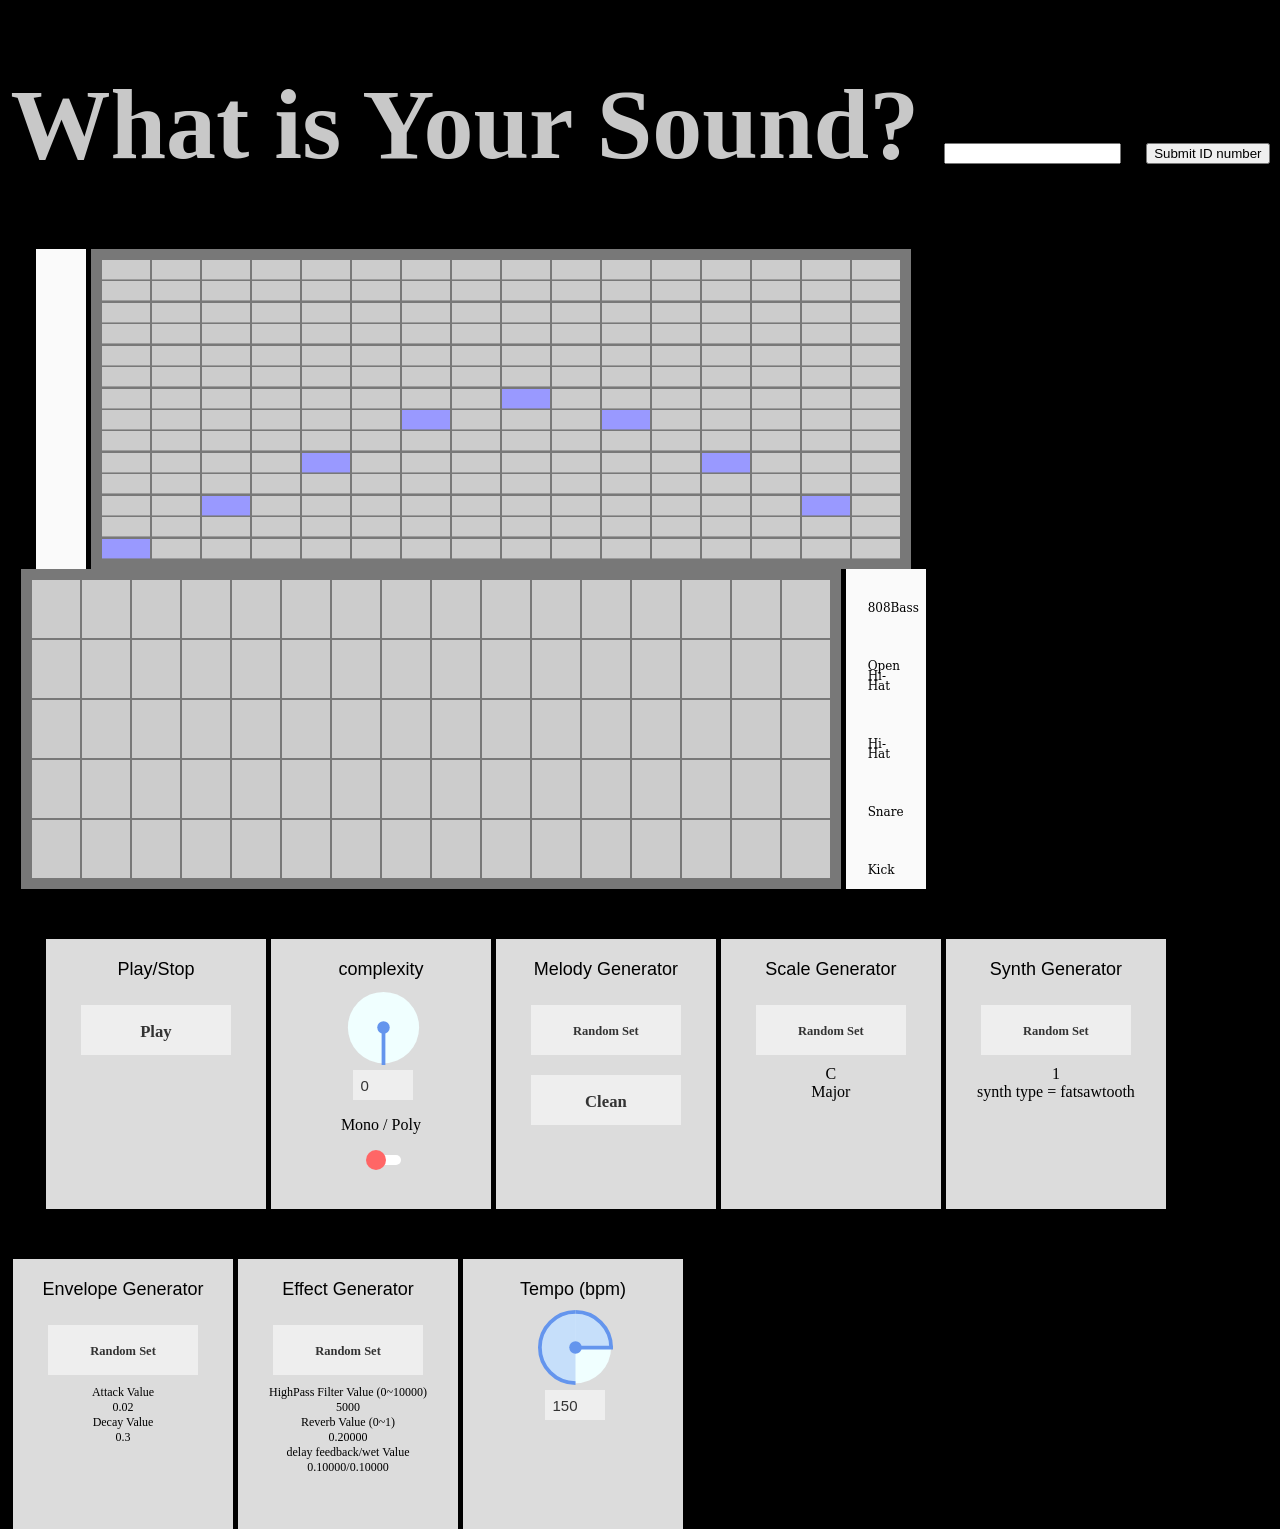
==== ctp431/final/final.html @ d0a4227a "as" ====
<!doctype html>
<html>

<head>
	<meta charset="utf-8" />
	<title> AutoMusicGenerator  </title>
	<script type="text/javascript" src="Tone.js"></script>
	<script type="text/javascript" src="Tone.min.js"></script>
	<script type="text/javascript" src="./NexusUI.js"></script>
	<script type="text/javascript" src="./final.js"></script>
	<script src="final_tonejs.js"></script>
	<link  href='final.css' rel='stylesheet'>
</head>


<body style="background-color:RGB(0,0,0);">
	<h1 style="text-align: center; font-size:100px; font-family:Serif; color:RGB(200,200,200);">What is Your Sound?
	<input type="text" name="id">
	<input type="submit" value="Submit ID number">
	</h1>

	<div id="seq_label">
	<p id="note14" class="seq_Label" ></p>
	<p id="note13" class="seq_Label"></p>
	<p id="note12" class="seq_Label" ></p>
	<p id="note11" class="seq_Label"></p>
	<p id="note10" class="seq_Label"></p>
	<p id="note9" class="seq_Label"></p>
	<p id="note8" class="seq_Label"></p>
	<p id="note7" class="seq_Label"></p>
	<p id="note6" class="seq_Label"></p>
	<p id="note5" class="seq_Label"></p>
	<p id="note4" class="seq_Label"></p>
	<p id="note3" class="seq_Label" ></p>
	<p id="note2" class="seq_Label"></p>
	<p id="note1" class="seq_Label"></p>
	</div>

	<div id="sequencer"></div>

	<div id="drumline"></div>

	<div id="seq_label2">
	<p class="seq_Label2" > 808Bass </p>
	<p class="seq_Label2" > Open Hi-Hat </p>
	<p class="seq_Label2" > Hi-Hat </p>
	<p class="seq_Label2" > Snare </p>
	<p class="seq_Label2" > Kick </p>
	</div>
	
	<br>

	<div id="transport1">
		<p class="panel_label" style="text-align: center"> Play/Stop </p>
		<p id="play_button"> </p>
	</div>

	<div id="complexity">
		<div>
			<p class="panel_label" style="text-align:center"> complexity</p>
		</div>
		<div id="complexity_dial"></div>
		<div id="complexity_number" style="text-align: center"></div>
		<p style="text-align:center"> Mono / Poly</p>
		<div id="mono_onoff"></div>
	</div>

	<div id="transport2">
		<p class="panel_label" style="text-align: center"> Melody Generator </p>
		<p id="random_button"> </p>
		<p id="clean"> </p>
	</div>

	<div id="transport2">
		<p class="panel_label" style="text-align: center"> Scale Generator </p>
		<p id="random_button2"> </p>
		<div id="random_root" style="text-align: center"></div>
		<div id="random_major" style="text-align: center"></div>
	</div>

	<div id="transport2">
		<p class="panel_label" style="text-align: center"> Synth Generator </p>
		<p id="random_button3"> </p>
		<div id="synth_num" style="text-align: center"></div>
		<div id="random_synth" style="text-align: center"></div>
	</div>

	<div id="transport2">
		<p class="panel_label" style="text-align: center"> Envelope Generator </p>
		<p id="random_button5"> </p>
		<div id="attack_val" style="font-size:12px; text-align: center"></div>
		<div id="decay_val" style="font-size:12px; text-align: center"></div>
	</div>

	<div id="transport2">
		<p class="panel_label" style="text-align: center"> Effect Generator </p>
		<p id="random_button4"> </p>
		<div id="filter_val" style="font-size:12px; text-align: center"></div>
		<div id="reverb_val" style="font-size:12px; text-align: center"></div>
		<div id="delay_val" style="font-size:12px; text-align: center"></div>
	</div>

	<div id="tempo">
		<div>
			<p class="panel_label" style="text-align:center"> Tempo (bpm)</p>
		</div>
		<div id="tempo_dial"></div>
		<div id="tempo_number" style="text-align: center"></div>
	</div>

</body>

<script>

var sequencer = new Nexus.Sequencer('#sequencer',{
 'size': [800,300],
 'mode': 'toggle',
 'rows': 14,
 'columns': 16
})
sequencer.colorize("fill","#cccccc")
sequencer.colorize("accent","#9999ff")
sequencer.matrix.set.row(6,[0,0,0,0,0,0,0,0,1,0,0,0,0,0,0,0]);
sequencer.matrix.set.row(7,[0,0,0,0,0,0,1,0,0,0,1,0,0,0,0,0]);
sequencer.matrix.set.row(9,[0,0,0,0,1,0,0,0,0,0,0,0,1,0,0,0]);
sequencer.matrix.set.row(11,[0,0,1,0,0,0,0,0,0,0,0,0,0,0,1,0]);
sequencer.matrix.set.row(13,[1,0,0,0,0,0,0,0,0,0,0,0,0,0,0,0]);

var drumline = new Nexus.Sequencer('#drumline',{
 'size': [800,300],
 'mode': 'toggle',
 'rows': 5,
 'columns': 16
})
drumline.colorize("fill","#cccccc")
drumline.colorize("accent","#9999ff")
drumline.matrix.set.row(4,[0,0,0,0,0,0,0,0,0,0,0,0,0,0,0,0]);

// play/stop button
var play_button = new Nexus.TextButton('#play_button',{
  'size': [150,50],
  'state': false,
  'text': 'Play',
  'alternate': false,
  'alternateText': 'Stop'
})

var random_button = new Nexus.TextButton('#random_button',{
  'size': [150,50],
  'state': false,
  'text': 'Random Set',
  'alternate': false,
  'alternateText': 'Random Set'
})

var random_button2 = new Nexus.TextButton('#random_button2',{
  'size': [150,50],
  'state': false,
  'text': 'Random Set',
  'alternate': false,
  'alternateText': 'Random Set'
})

var random_button3 = new Nexus.TextButton('#random_button3',{
  'size': [150,50],
  'state': false,
  'text': 'Random Set',
  'alternate': false,
  'alternateText': 'Random Set'
})

var random_button4 = new Nexus.TextButton('#random_button4',{
  'size': [150,50],
  'state': false,
  'text': 'Random Set',
  'alternate': false,
  'alternateText': 'Random Set'
})

var random_button5 = new Nexus.TextButton('#random_button5',{
  'size': [150,50],
  'state': false,
  'text': 'Random Set',
  'alternate': false,
  'alternateText': 'Random Set'
})


var clean = new Nexus.TextButton('#clean',{
  'size': [150,50],
  'state': false,
  'text': 'Clean'
})


var tempo_dial = new Nexus.Dial('#tempo_dial',{
  'size': [75,75],
  'interaction': 'radial',
  'mode': 'absolute',
  'min': 60,
  'max': 180,
  'step': 1,
  'value': 150
})
tempo_dial.colorize("accent","#6495ED")
tempo_dial.colorize("fill","#F0FFFF")
var tempo_number = new Nexus.Number('#tempo_number',{
  'size': [60,30],
  'min': 60,
  'max': 180,
  'step': 1
})
tempo_number.link(tempo_dial)
sequencer.interval.ms(60000/(4*tempo_number.value))
drumline.interval.ms(60000/(4*tempo_number.value))



var complexity_dial = new Nexus.Dial('#complexity_dial',{
  'size': [75,75],
  'interaction': 'radial',
  'mode': 'absolute',
  'min': 0,
  'max': 100,
  'step': 1,
  'value': 0
})
complexity_dial.colorize("accent","#6495ED")
complexity_dial.colorize("fill","#F0FFFF")
var complexity_number = new Nexus.Number('#complexity_number',{
  'size': [60,30],
  'min': 0,
  'max': 100,
  'step': 1
})
complexity_number.link(complexity_dial)




var mono_onoff = new Nexus.Toggle('#mono_onoff',{
    'size': [100,20],
    'state': false
})
mono_onoff.colorize("accent","#FF6666")
mono_onoff.colorize("fill","#FFFFFF")


///////////////////////////////////////////////////

play_button.on('change',function(v) {
	if (v == 1) {
		sequencer.start();
		drumline.start();

		console.log(sequencer.matrix.pattern)
		console.log(drumline.matrix.pattern)
		if(synth_number!=5){
			document.getElementById("random_synth").innerHTML = "synth type = "+ synth.oscillator.type;
		}
		else{
			document.getElementById("random_synth").innerHTML = "synth type = PolySynth";
		}

	}
	else {
		sequencer.stop();
		drumline.stop();
		if(synth_number!=5){
			document.getElementById("random_synth").innerHTML = "synth type = "+ synth.oscillator.type;
		}
		else{
			document.getElementById("random_synth").innerHTML = "synth type = PolySynth";
		}
	}
})

/////////////////////////////////////////////

var w1 = 0.1;
var w2 = 0;
var w3 = 0;
var w1_mono = 0.8;
var w2_mono = 0.6;
var w3_mono = 0;

complexity_dial.on('change',function(v) {
	w1 = 0.1+v*0.004;
	w1_mono = 0.8+v*0.002;
	w2 = v*0.0035;
	w2_mono = 0.6+v*0.004;
	if(v<50){
		w3=0;
		w3_mono = 0;
	}
	else{
		w3 = (v-50)*0.004;
		w3_mono = (v-50)*0.016
	}
})

///////////////////////////////////////////////////


mono_onoff.on('change',function(v) {
	if(v==0){
		mono_or_poly = 0;
	}
	else{
		mono_or_poly = 1;
		synth_number=5;
		document.getElementById("synth_num").innerHTML = synth_number;
		document.getElementById("random_synth").innerHTML = "synth type = PolySynth";
	}
})

////////////////////////////////////////////////


random_button.on('change',function(v) {
	if(mono_or_poly==0){
		getRandomNode_mono(w1_mono,w2_mono,w3_mono);
		}
	else if(mono_or_poly==1){
		for(var i=0; i<14; i++){
			sequencer.matrix.set.row(i,getRandomNode(w1,w2,w3));
		}
	}

})

////////////////////////////////////////

var generated_root = 'C';
var major_or_minor = 1;

document.getElementById("random_root").innerHTML = generated_root;
if(major_or_minor==1){
	document.getElementById("random_major").innerHTML = "Major";
}
else if(major_or_minor==0){
	document.getElementById("random_major").innerHTML = "Minor";
}

random_button2.on('change',function(v) {
	generated_root = generate_root()
	major_or_minor = generate_major()
	document.getElementById("random_root").innerHTML = generated_root;
	if(major_or_minor==1){
		document.getElementById("random_major").innerHTML = "Major";
	}
	else if(major_or_minor==0){
		document.getElementById("random_major").innerHTML = "Minor";
	}

})


/////////////////////////////////////////


var synth_number=1;
document.getElementById("synth_num").innerHTML = synth_number;
document.getElementById("random_synth").innerHTML = "synth type = "+ synth1.oscillator.type;

random_button3.on('change',function(v) {
	if(mono_or_poly==0){
		synth_number = generateRandom(1,4);
	}
	else if(mono_or_poly==1){
		synth_number = 5
	}

	document.getElementById("synth_num").innerHTML = synth_number;
	if(synth_number==1){
		document.getElementById("random_synth").innerHTML = "synth type = "+ synth1.oscillator.type;
	}
	else if(synth_number==2){
		document.getElementById("random_synth").innerHTML = "synth type = "+ synth2.oscillator.type;
	}
	else if(synth_number==3){
		document.getElementById("random_synth").innerHTML = "synth type = "+ synth3.oscillator.type;
	}
	else if(synth_number==4){
		document.getElementById("random_synth").innerHTML = "synth type = "+ synth4.oscillator.type;
	}
	else if(synth_number==5){
		document.getElementById("random_synth").innerHTML = "synth type = PolySynth";
	}
})

///////////////////////////////////////////////

document.getElementById("filter_val").innerHTML = "HighPass Filter Value (0~10000) <br>"+ filter.frequency.value;
document.getElementById("reverb_val").innerHTML = "Reverb Value (0~1) <br>"+ reverb.roomSize.value.toFixed(5);
document.getElementById("delay_val").innerHTML = "delay feedback/wet Value <br>"+ delay.feedback.value.toFixed(5)+"/"+delay.wet.value.toFixed(5);

random_button4.on('change',function(v) {
	effect_generator();
	document.getElementById("filter_val").innerHTML = "HighPass Filter Value (0~10000) <br>"+ filter.frequency.value;
	document.getElementById("reverb_val").innerHTML = "Reverb Value (0~1) <br>"+ reverb.roomSize.value.toFixed(5);
	document.getElementById("delay_val").innerHTML = "delay feedback/wet Value <br>"+ delay.feedback.value.toFixed(5)+"/"+delay.wet.value.toFixed(5);
})

document.getElementById("attack_val").innerHTML = "Attack Value <br>"+synth1.envelope.attack;
document.getElementById("decay_val").innerHTML = "Decay Value<br>"+synth1.envelope.decay;

random_button5.on('change',function(v) {
	if(synth_number!=5){
		envelope_generator();
		document.getElementById("attack_val").innerHTML = "Attack Value <br>"+synth.envelope.attack;
		document.getElementById("decay_val").innerHTML = "Decay Value<br>"+synth.envelope.decay;
	}
})


////////////////////////////////////////////////////

clean.on('change',function(v) {
	for(var i=0; i<14; i++){
		sequencer.matrix.set.row(i,[0,0,0,0,0,0,0,0,0,0,0,0,0,0,0,0]);
	}
	for(var i=0; i<5; i++){
		drumline.matrix.set.row(i,[0,0,0,0,0,0,0,0,0,0,0,0,0,0,0,0]);
	}
})


////////////////////////////////////////////////////////////

tempo_dial.on('change',function(v) {
	var interval = 60000 / (4*v);
	sequencer.interval.ms(interval)
	drumline.interval.ms(interval)
})

///////////////////////////////////////

drumline.on('step',function(v) {
	if (v[0] == 1) {
		play_kick();
	}
	if (v[1] == 1) {
		play_snare();
	}
	if (v[2] == 1) {
		play_close_hihat();
	}
	if (v[3] == 1) {
		play_open_hihat();
	}
	if (v[4] == 1) {
		play_808();
	}
})

sequencer.on('step',function(v) {
	for(var i=0; i<14; i++){
		if(v[i] == 1){
			play_synth(generated_root, major_or_minor, i, synth_number);
		}
	}

	var played_scale_char=[0,0,0,0,0,0,0,0,0,0,0,0,0,0];
	for(var i=0;i<14;i++){
		for(var k=0;k<12; k++)
		{
			if(played_scale[i]%octave45[k]==0)
			{
				if(played_scale[i]*2==octave45[k+12])
				{
					played_scale_char[i] = notes[k]+'4';
				}
				else{
					played_scale_char[i] = notes[k]+'5';
				}
			}
		}
	}
	document.getElementById("note1").innerHTML = played_scale_char[0];
	document.getElementById("note2").innerHTML = played_scale_char[1];
	document.getElementById("note3").innerHTML = played_scale_char[2];
	document.getElementById("note4").innerHTML = played_scale_char[3];
	document.getElementById("note5").innerHTML = played_scale_char[4];
	document.getElementById("note6").innerHTML = played_scale_char[5];
	document.getElementById("note7").innerHTML = played_scale_char[6];
	document.getElementById("note8").innerHTML = played_scale_char[7];
	document.getElementById("note9").innerHTML = played_scale_char[8];
	document.getElementById("note10").innerHTML = played_scale_char[9];
	document.getElementById("note11").innerHTML = played_scale_char[10];
	document.getElementById("note12").innerHTML = played_scale_char[11];
	document.getElementById("note13").innerHTML = played_scale_char[12];
	document.getElementById("note14").innerHTML = played_scale_char[13];
})



</script>


</html>
---- ctp431/final/final.css ----
button {
    padding: 5px;
    background: rgb(200, 200, 200);
    border: 1px solid rgb(122, 122, 122);
    border-radius: 2px;
    outline: none;
    width:120px;
    height:120px;
    font-size:15px
}

button.active, button:active {
    background: rgb(100, 100, 100);
    border: 1px solid rgb(0,0,0);
    box-shadow: 0 0 2px 0 rgb(0,0,0);
}

p.seq_Label {
    font-family: "Serif",Gadget, sans-serif;
    font-size: 12px;
    font-style: normal;
    font-variant: normal;
    font-weight: 400;
    line-height: 5px;
    padding: 5.6px;
    margin: 5px 0px 5px 0px;
}

p.seq_Label2 {
    font-family: "Serif",Gadget, sans-serif;
    font-size: 12px;
    font-style: normal;
    font-variant: normal;
    font-weight: 200;
    line-height: 10px;
    padding: 12px;
    float:left;
}

p.panel_label {
    font-family: "Arial", Gadget, sans-serif;
    font-size: 18px;
    font-style: normal;
    font-variant: normal;
    font-weight: 400;
    line-height: 1  0px;
    padding: 5px;
    margin: 5px 0px 5px 0px;
    clear:left;
}

p.onoff{
    margin: 10px 10px 10px 10px;
    float:left;
}

p.dial{
    margin: 10px 10px 10px 20px;
    float:left;
}
p.number{
    margin: 10px 10px 10px 80px;
    float:left;
}

#seq_label{
    padding:10px;
    background: rgb(250, 250, 250);
    width:30px;
    height:300px;
    margin-left:2.2%;
    float:left;
}

#seq_label2{
    padding:10px;
    background: rgb(250, 250, 250);
    width:60px;
    height:300px;
    margin-right:3%;
    float:left;
}

#sequencer{
    padding:10px;
    background: rgb(120, 120, 120);
    margin-left:5px;
    float:left;
}

#drumline{
    padding:10px;
    margin-left:1%;
    margin-right:5px;
    background: rgb(120, 120, 120);
    float:left;
}

#transport1{
    padding:10px;
    margin-top : 50px;
    margin-left : 3%;
    background: rgb(220, 220, 220);
    width:200px;
    height:250px;
    clear:left;
    float:left;
}

#transport2{
    padding:10px;
    margin: 50px 0px 0px 5px;
    background: rgb(220, 220, 220);
    width:200px;
    height:250px;
    float:left;
}


#tempo{
    padding:10px;
    margin: 50px 0px 0px 5px;
    background: rgb(220, 220, 220);
    width:200px;
    height:250px;
    float:left;
}

#complexity{
    padding:10px;
    margin: 50px 0px 0px 5px;
    background: rgb(220, 220, 220);
    width:200px;
    height:250px;
    float:left;
}

#play_button{
    margin: 20px 10px 10px 25px;
    float:center;
}

#random_button{
    margin: 20px 10px 10px 25px;
    float:center;
}

#random_button2{
    margin: 20px 10px 10px 25px;
    float:center;
}

#random_button3{
    margin: 20px 10px 10px 25px;
    float:center;
}

#random_button4{
    margin: 20px 10px 10px 25px;
    float:center;
}

#random_button5{
    margin: 20px 10px 10px 25px;
    float:center;
}

#effect_onoff{
    margin: 5px 10px 10px 50px;
    float:center;
}

#clean{
    margin: 20px 10px 10px 25px;
    float:center;
}


#mono_onoff{
    margin: 10px 0px 0px 55px;
    clear:left;
}

#tempo_dial{
    margin: 5px 0px 0px 65px;
    clear:left;
}

#tempo_number{
    margin: 5px 0px 0px 72px;
    clear:left;
}

#complexity_dial{
    margin: 5px 0px 0px 65px;
    clear:left;
}

#complexity_number{
    margin: 5px 0px 0px 72px;
    clear:left;
}
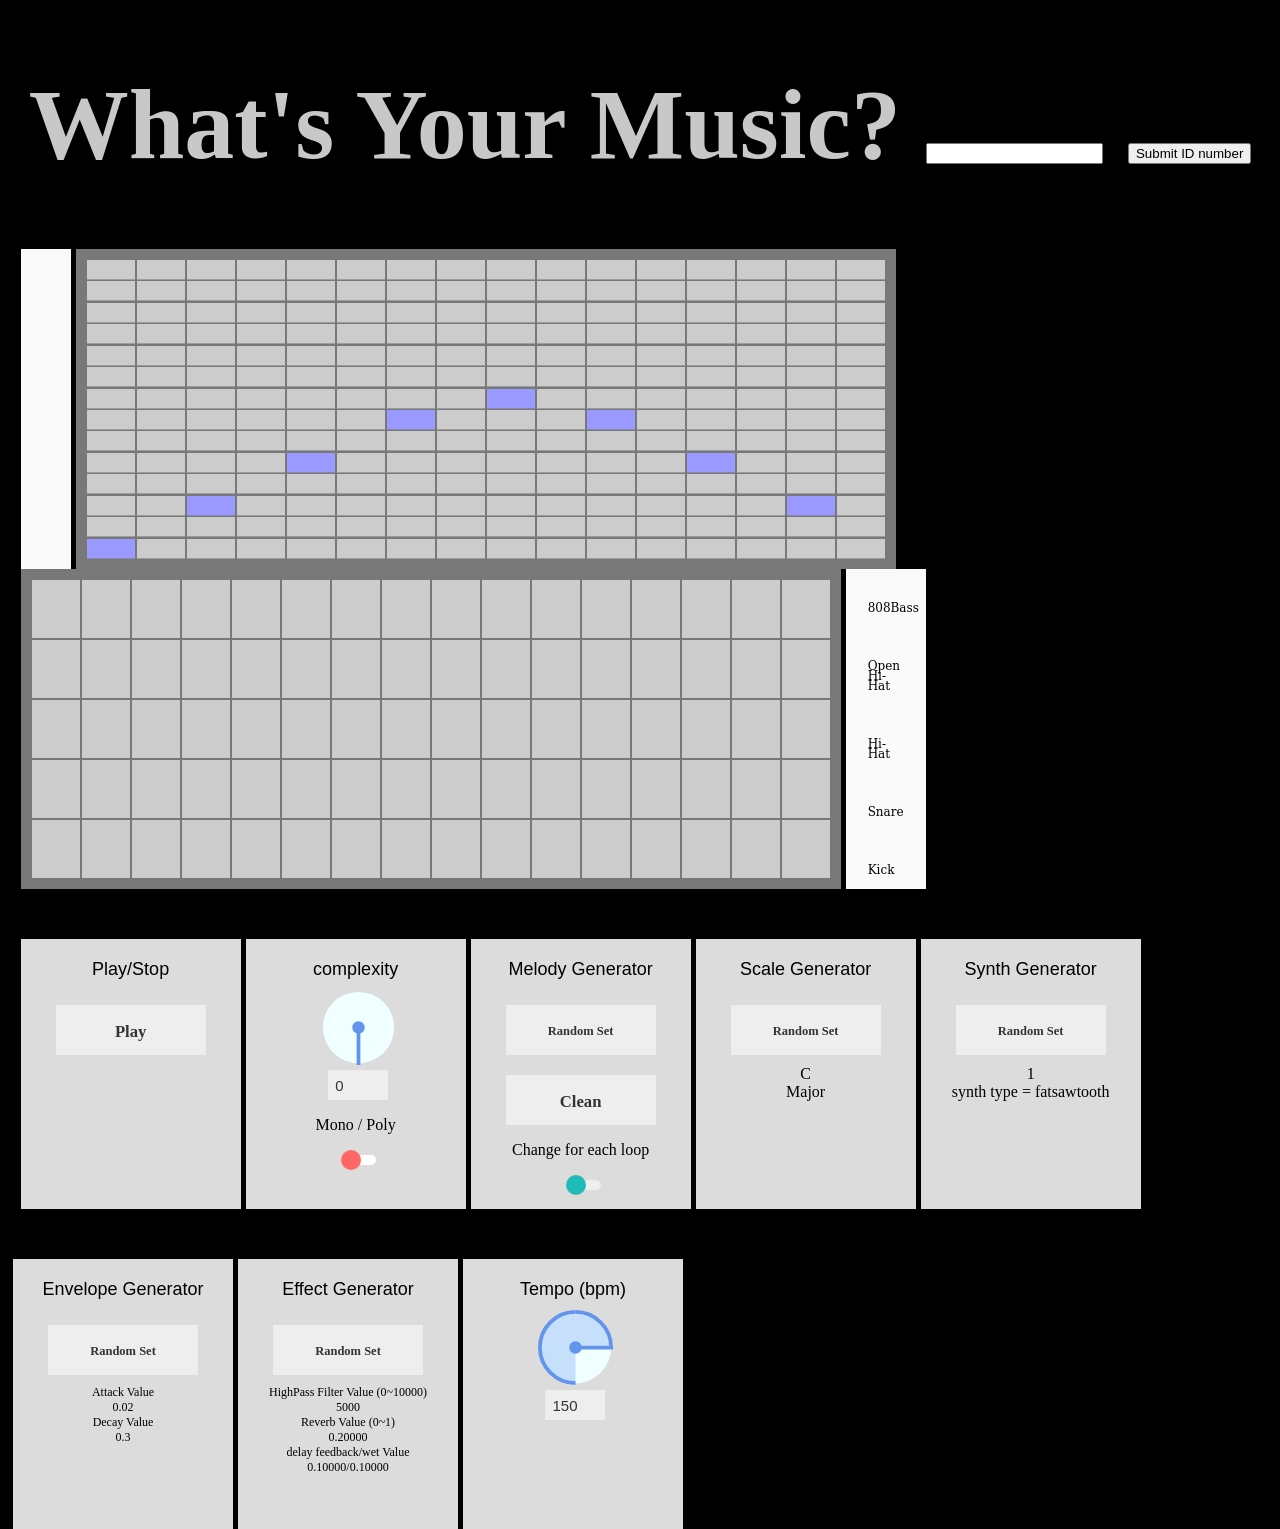
==== commit a687cd36: "d" ====
--- a/ctp431/final/final.html
+++ b/ctp431/final/final.html
@@ -14,7 +14,7 @@
 
 
 <body style="background-color:RGB(0,0,0);">
-	<h1 style="text-align: center; font-size:100px; font-family:Serif; color:RGB(200,200,200);">What is Your Sound?
+	<h1 style="text-align: center; font-size:100px; font-family:Serif; color:RGB(200,200,200);">What's Your Music?
 	<input type="text" name="id">
 	<input type="submit" value="Submit ID number">
 	</h1>
@@ -47,7 +47,7 @@
 	<p class="seq_Label2" > Snare </p>
 	<p class="seq_Label2" > Kick </p>
 	</div>
-	
+
 	<br>
 
 	<div id="transport1">
@@ -69,6 +69,8 @@
 		<p class="panel_label" style="text-align: center"> Melody Generator </p>
 		<p id="random_button"> </p>
 		<p id="clean"> </p>
+		<p style="text-align:center"> Change for each loop</p>
+		<div id="loop_change_onoff"></div>
 	</div>
 
 	<div id="transport2">
@@ -246,6 +248,14 @@
 mono_onoff.colorize("fill","#FFFFFF")
 
 
+var loop_change_onoff = new Nexus.Toggle('#loop_change_onoff',{
+    'size': [100,20],
+    'state': false
+})
+mono_onoff.colorize("accent","#FF6666")
+mono_onoff.colorize("fill","#FFFFFF")
+
+
 ///////////////////////////////////////////////////
 
 play_button.on('change',function(v) {
@@ -308,9 +318,20 @@
 	}
 	else{
 		mono_or_poly = 1;
-		synth_number=5;
+		synth_number=0;
 		document.getElementById("synth_num").innerHTML = synth_number;
 		document.getElementById("random_synth").innerHTML = "synth type = PolySynth";
+	}
+})
+
+////////////////////////////////////////////////
+var loop_change = 0;
+loop_change_onoff.on('change',function(v) {
+	if(v==0){
+		loop_change = 0;
+	}
+	else{
+		loop_change = 1;
 	}
 })
 
@@ -365,10 +386,10 @@
 
 random_button3.on('change',function(v) {
 	if(mono_or_poly==0){
-		synth_number = generateRandom(1,4);
+		synth_number = generateRandom(1,5);
 	}
 	else if(mono_or_poly==1){
-		synth_number = 5
+		synth_number = 0
 	}
 
 	document.getElementById("synth_num").innerHTML = synth_number;
@@ -385,6 +406,9 @@
 		document.getElementById("random_synth").innerHTML = "synth type = "+ synth4.oscillator.type;
 	}
 	else if(synth_number==5){
+		document.getElementById("random_synth").innerHTML = "synth type = MembraneSynth";
+	}
+	else if(synth_number==0){
 		document.getElementById("random_synth").innerHTML = "synth type = PolySynth";
 	}
 })
@@ -402,11 +426,13 @@
 	document.getElementById("delay_val").innerHTML = "delay feedback/wet Value <br>"+ delay.feedback.value.toFixed(5)+"/"+delay.wet.value.toFixed(5);
 })
 
+///////////////////////////////////////////////////////
+
 document.getElementById("attack_val").innerHTML = "Attack Value <br>"+synth1.envelope.attack;
 document.getElementById("decay_val").innerHTML = "Decay Value<br>"+synth1.envelope.decay;
 
 random_button5.on('change',function(v) {
-	if(synth_number!=5){
+	if(synth_number!=0){
 		envelope_generator();
 		document.getElementById("attack_val").innerHTML = "Attack Value <br>"+synth.envelope.attack;
 		document.getElementById("decay_val").innerHTML = "Decay Value<br>"+synth.envelope.decay;
@@ -491,6 +517,19 @@
 	document.getElementById("note12").innerHTML = played_scale_char[11];
 	document.getElementById("note13").innerHTML = played_scale_char[12];
 	document.getElementById("note14").innerHTML = played_scale_char[13];
+
+	if(sequencer.stepper.value == 15){
+		if(loop_change==1){
+			if(mono_or_poly==0){
+				getRandomNode_mono(w1_mono,w2_mono,w3_mono);
+				}
+			else if(mono_or_poly==1){
+				for(var i=0; i<14; i++){
+					sequencer.matrix.set.row(i,getRandomNode(w1,w2,w3));
+				}
+			}
+		}
+	}
 })
 
 
--- a/ctp431/final/final.css
+++ b/ctp431/final/final.css
@@ -68,7 +68,7 @@
     background: rgb(250, 250, 250);
     width:30px;
     height:300px;
-    margin-left:2.2%;
+    margin-left:1%;
     float:left;
 }
 
@@ -77,7 +77,7 @@
     background: rgb(250, 250, 250);
     width:60px;
     height:300px;
-    margin-right:3%;
+    margin-right:1%;
     float:left;
 }
 
@@ -99,7 +99,7 @@
 #transport1{
     padding:10px;
     margin-top : 50px;
-    margin-left : 3%;
+    margin-left : 1%;
     background: rgb(220, 220, 220);
     width:200px;
     height:250px;
@@ -181,6 +181,11 @@
     clear:left;
 }
 
+#loop_change_onoff{
+    margin: 10px 0px 0px 55px;
+    clear:left;
+}
+
 #tempo_dial{
     margin: 5px 0px 0px 65px;
     clear:left;
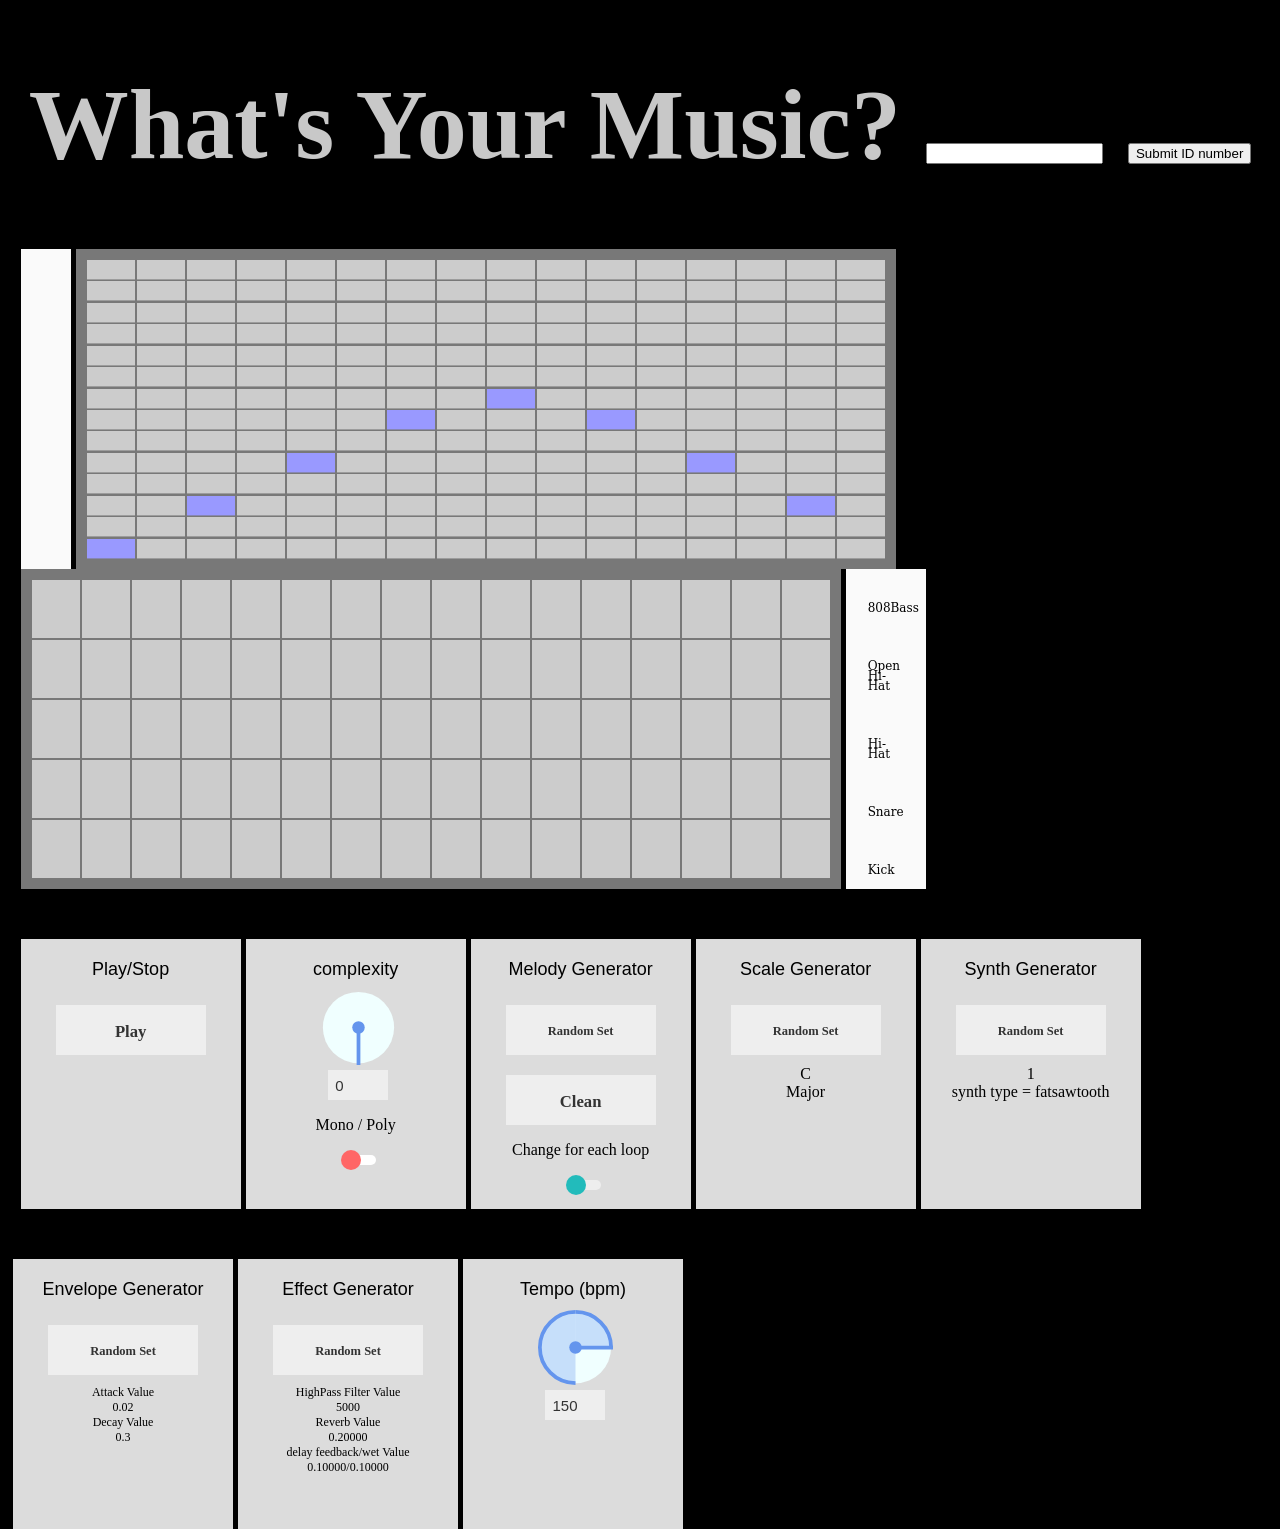
==== commit 582ca4c4: "dd" ====
--- a/ctp431/final/final.html
+++ b/ctp431/final/final.html
@@ -415,14 +415,14 @@
 
 ///////////////////////////////////////////////
 
-document.getElementById("filter_val").innerHTML = "HighPass Filter Value (0~10000) <br>"+ filter.frequency.value;
-document.getElementById("reverb_val").innerHTML = "Reverb Value (0~1) <br>"+ reverb.roomSize.value.toFixed(5);
+document.getElementById("filter_val").innerHTML = "HighPass Filter Value <br>"+ filter.frequency.value;
+document.getElementById("reverb_val").innerHTML = "Reverb Value <br>"+ reverb.roomSize.value.toFixed(5);
 document.getElementById("delay_val").innerHTML = "delay feedback/wet Value <br>"+ delay.feedback.value.toFixed(5)+"/"+delay.wet.value.toFixed(5);
 
 random_button4.on('change',function(v) {
 	effect_generator();
-	document.getElementById("filter_val").innerHTML = "HighPass Filter Value (0~10000) <br>"+ filter.frequency.value;
-	document.getElementById("reverb_val").innerHTML = "Reverb Value (0~1) <br>"+ reverb.roomSize.value.toFixed(5);
+	document.getElementById("filter_val").innerHTML = "HighPass Filter Value <br>"+ filter.frequency.value;
+	document.getElementById("reverb_val").innerHTML = "Reverb Value <br>"+ reverb.roomSize.value.toFixed(5);
 	document.getElementById("delay_val").innerHTML = "delay feedback/wet Value <br>"+ delay.feedback.value.toFixed(5)+"/"+delay.wet.value.toFixed(5);
 })
 
--- a/ctp431/final/final.css
+++ b/ctp431/final/final.css
@@ -15,6 +15,44 @@
     box-shadow: 0 0 2px 0 rgb(0,0,0);
 }
 
+a:link {
+  color: rgb(100, 100, 250);
+  background-color: transparent;
+  text-decoration: none;
+}
+
+a:visited {
+  color: rgb(200, 150, 250);
+  background-color: transparent;
+  text-decoration: none;
+}
+
+a:hover {
+  color: rgb(200, 50, 50);
+  background-color: transparent;
+  text-decoration: underline;
+}
+
+a:active {
+  color: rgb(250, 250, 250);
+  background-color: transparent;
+  text-decoration: underline;
+}
+
+p.introduction {
+    font-family: "Serif",Gadget, sans-serif;
+    font-size: 18px;
+    margin-left : 20px;
+    line-height : 30px;
+    color:RGB(250,250,250);
+}
+
+p.intro_head {
+    font-family: "Serif",Gadget, sans-serif;
+    font-size: 30px;
+    color:RGB(250,250,250);
+}
+
 p.seq_Label {
     font-family: "Serif",Gadget, sans-serif;
     font-size: 12px;
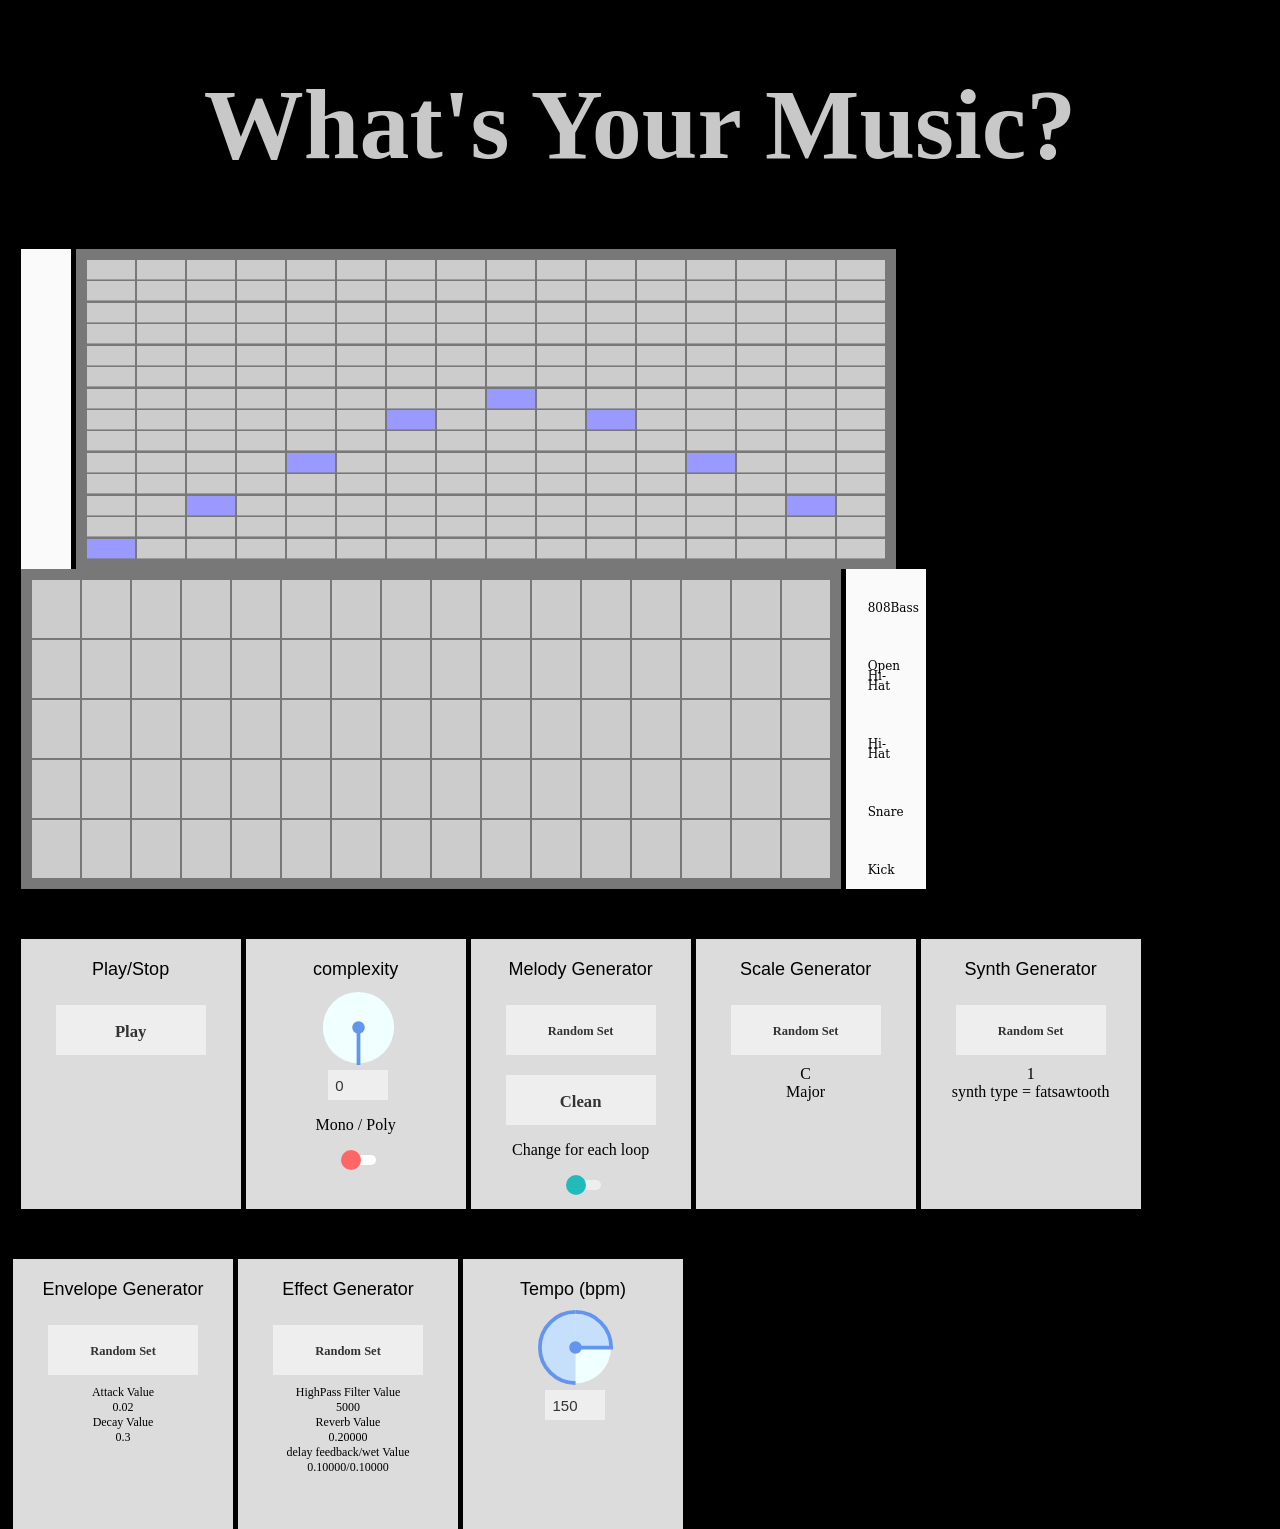
==== commit 95760c08: "dd" ====
--- a/ctp431/final/final.html
+++ b/ctp431/final/final.html
@@ -15,8 +15,6 @@
 
 <body style="background-color:RGB(0,0,0);">
 	<h1 style="text-align: center; font-size:100px; font-family:Serif; color:RGB(200,200,200);">What's Your Music?
-	<input type="text" name="id">
-	<input type="submit" value="Submit ID number">
 	</h1>
 
 	<div id="seq_label">
--- a/ctp431/final/final.css
+++ b/ctp431/final/final.css
@@ -15,6 +15,21 @@
     box-shadow: 0 0 2px 0 rgb(0,0,0);
 }
 
+h1.title{
+  text-align: center;
+  font-size:120px;
+  font-family:Serif;
+  color:RGB(250,250,250);
+  padding : 0px;
+  margin: 30px 0px 30px 0px;
+}
+
+.center{
+  margin-left: auto;
+  margin-right: auto;
+  display: block;
+}
+
 a:link {
   color: rgb(100, 100, 250);
   background-color: transparent;
@@ -22,36 +37,58 @@
 }
 
 a:visited {
-  color: rgb(200, 150, 250);
+  color: rgb(100,100,100);
   background-color: transparent;
   text-decoration: none;
 }
 
 a:hover {
-  color: rgb(200, 50, 50);
+  color: rgb(150, 150, 200);
   background-color: transparent;
   text-decoration: underline;
 }
 
 a:active {
-  color: rgb(250, 250, 250);
+  color: rgb(0, 0, 0);
   background-color: transparent;
   text-decoration: underline;
+}
+
+p.link{
+  text-align : center;
+  font-size:80px;
+  font-family:Arial;
+  font-weight: bold;
+  letter-spacing : 10px;
+  word-spacing : 10px;
+}
+
+
+p.intro_head {
+    font-family: "Serif",Gadget, sans-serif;
+    font-size: 50px;
+    color:RGB(150,180,150);
+    text-align : center;
+    letter-spacing : 10px;
 }
 
 p.introduction {
     font-family: "Serif",Gadget, sans-serif;
     font-size: 18px;
     margin-left : 20px;
-    line-height : 30px;
-    color:RGB(250,250,250);
-}
-
-p.intro_head {
-    font-family: "Serif",Gadget, sans-serif;
-    font-size: 30px;
-    color:RGB(250,250,250);
-}
+    line-height : 250%;
+    color:RGB(180,180,180);
+    text-align : center;
+    letter-spacing : 2px;
+    word-spacing : 3px;
+}
+
+img.technical {
+  align:center;
+  margin-top:20px;
+}
+
+
 
 p.seq_Label {
     font-family: "Serif",Gadget, sans-serif;
